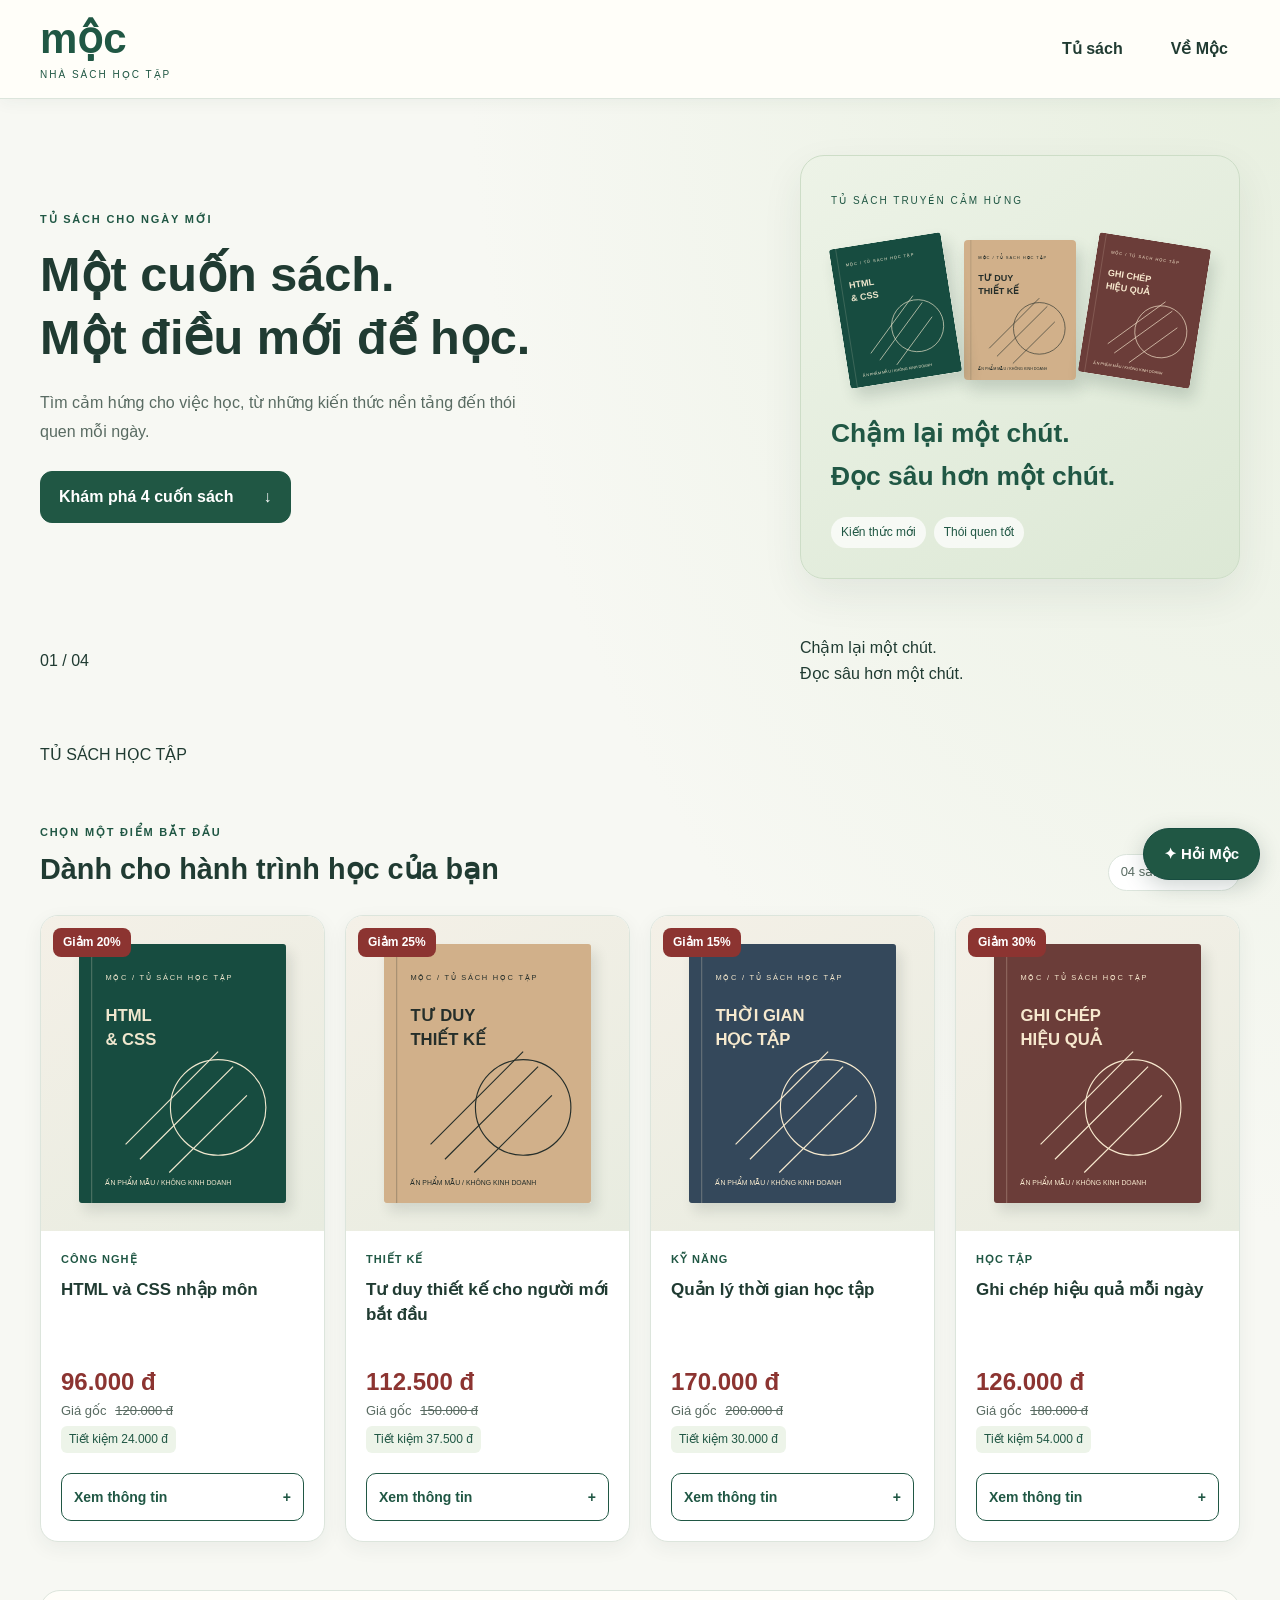
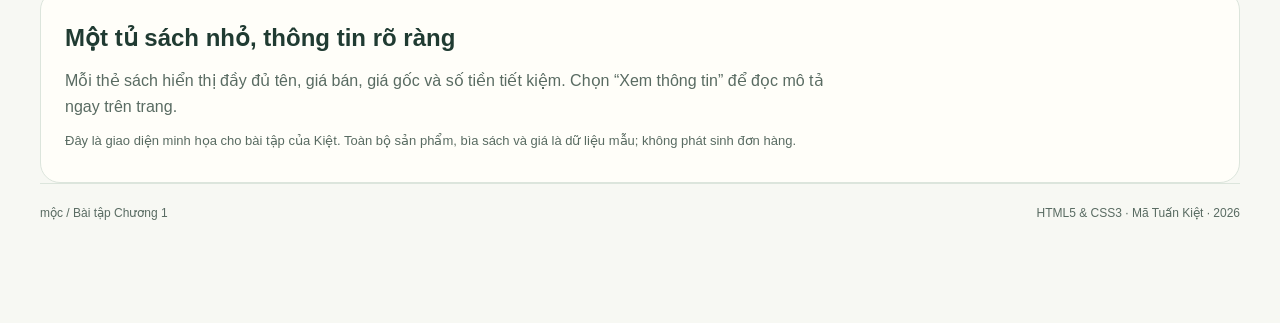
==== index.html @ 66d7a796 "Add files via upload Upload Moc bookstore project" ====
<!doctype html>
<html lang="vi">
<head>
  <meta charset="UTF-8">
  <meta name="viewport" content="width=device-width, initial-scale=1">
  <meta name="description" content="Bài tập Chương 1 của Kiệt: cải tiến thẻ sách bằng HTML5 và CSS3.">
  <title>Mộc | Tủ sách học tập</title>
  <link rel="stylesheet" href="styles.css">
</head>
<body>
  <a class="skip-link" href="#noi-dung">Chuyển đến nội dung chính</a>
  <header class="site-header">
    <div class="container header-inner">
      <a class="brand" href="#dau-trang" aria-label="Mộc, về đầu trang">mộc<span>NHÀ SÁCH HỌC TẬP</span></a>
      <nav aria-label="Điều hướng chính"><a href="#tu-sach">Tủ sách</a><a href="#gioi-thieu">Về Mộc</a></nav>
    </div>
  </header>
  <main id="noi-dung">
    <section id="dau-trang" class="hero container" aria-labelledby="tieu-de">
      <div><p class="eyebrow">TỦ SÁCH CHO NGÀY MỚI</p><h1 id="tieu-de">Một cuốn sách.<br>Một điều mới để học.</h1><p class="hero-copy">Tìm cảm hứng cho việc học, từ những kiến thức nền tảng đến thói quen mỗi ngày.</p><a class="hero-link" href="#tu-sach">Khám phá 4 cuốn sách <span aria-hidden="true">↓</span></a></div>
      <aside class="hero-note" aria-label="Gợi ý đọc sách">
  <span>TỦ SÁCH TRUYỀN CẢM HỨNG</span>

  <div class="hero-books" aria-hidden="true">
    <img src="images/html-css.svg" alt="">
    <img src="images/tu-duy.svg" alt="">
    <img src="images/ghi-chep.svg" alt="">
  </div>

  <p>Chậm lại một chút.<br>Đọc sâu hơn một chút.</p>

  <div class="hero-tags">
    <span>Kiến thức mới</span>
    <span>Thói quen tốt</span>
  </div>
</aside>
<span class="collection-no">01 / 04</span><p>Chậm lại một chút.<br>Đọc sâu hơn một chút.</p><span>TỦ SÁCH HỌC TẬP</span></aside>
    </section>
    <section id="tu-sach" class="catalog container" aria-labelledby="catalog-title">
      <div class="section-heading"><div><p class="eyebrow">CHỌN MỘT ĐIỂM BẮT ĐẦU</p><h2 id="catalog-title">Dành cho hành trình học của bạn</h2></div><p>04 sản phẩm mẫu</p></div>
      <div class="product-grid">
      <article class="product-card" aria-labelledby="html-css-title" data-original="120000" data-price="96000" data-discount="20">
        <div class="product-art"><img src="images/html-css.svg" alt="Bìa minh họa sách HTML và CSS nhập môn" width="360" height="450"><span class="discount">Giảm 20%</span></div>
        <div class="product-body">
          <p class="category">Công nghệ</p>
          <h3 id="html-css-title">HTML và CSS nhập môn</h3>
          <p class="price"><span class="sr-only">Giá bán: </span>96.000 đ</p>
          <p class="original-price">Giá gốc <del>120.000 đ</del></p>
          <p class="saving">Tiết kiệm 24.000 đ</p>
          <details class="product-info">
            <summary aria-label="Xem thông tin sách HTML và CSS nhập môn">Xem thông tin <span aria-hidden="true">+</span></summary>
            <div class="description"><p>Từ cấu trúc HTML đến bố cục CSS, dành cho người mới bắt đầu.</p><p>240 trang · Bìa mềm · Tiếng Việt.</p><p>Sản phẩm và giá giả định phục vụ bài tập.</p></div>
          </details>
        </div>
      </article>
      <article class="product-card" aria-labelledby="tu-duy-title" data-original="150000" data-price="112500" data-discount="25">
        <div class="product-art"><img src="images/tu-duy.svg" alt="Bìa minh họa sách Tư duy thiết kế cho người mới bắt đầu" width="360" height="450"><span class="discount">Giảm 25%</span></div>
        <div class="product-body">
          <p class="category">Thiết kế</p>
          <h3 id="tu-duy-title">Tư duy thiết kế cho người mới bắt đầu</h3>
          <p class="price"><span class="sr-only">Giá bán: </span>112.500 đ</p>
          <p class="original-price">Giá gốc <del>150.000 đ</del></p>
          <p class="saving">Tiết kiệm 37.500 đ</p>
          <details class="product-info">
            <summary aria-label="Xem thông tin sách Tư duy thiết kế cho người mới bắt đầu">Xem thông tin <span aria-hidden="true">+</span></summary>
            <div class="description"><p>Tìm hiểu nhu cầu người dùng và phác thảo giải pháp giao diện.</p><p>216 trang · Bìa mềm · Tiếng Việt.</p><p>Sản phẩm và giá giả định phục vụ bài tập.</p></div>
          </details>
        </div>
      </article>
      <article class="product-card" aria-labelledby="thoi-gian-title" data-original="200000" data-price="170000" data-discount="15">
        <div class="product-art"><img src="images/thoi-gian.svg" alt="Bìa minh họa sách Quản lý thời gian học tập" width="360" height="450"><span class="discount">Giảm 15%</span></div>
        <div class="product-body">
          <p class="category">Kỹ năng</p>
          <h3 id="thoi-gian-title">Quản lý thời gian học tập</h3>
          <p class="price"><span class="sr-only">Giá bán: </span>170.000 đ</p>
          <p class="original-price">Giá gốc <del>200.000 đ</del></p>
          <p class="saving">Tiết kiệm 30.000 đ</p>
          <details class="product-info">
            <summary aria-label="Xem thông tin sách Quản lý thời gian học tập">Xem thông tin <span aria-hidden="true">+</span></summary>
            <div class="description"><p>Xây dựng ưu tiên, lịch học và khoảng nghỉ phù hợp với bản thân.</p><p>192 trang · Bìa mềm · Tiếng Việt.</p><p>Sản phẩm và giá giả định phục vụ bài tập.</p></div>
          </details>
        </div>
      </article>
      <article class="product-card" aria-labelledby="ghi-chep-title" data-original="180000" data-price="126000" data-discount="30">
        <div class="product-art"><img src="images/ghi-chep.svg" alt="Bìa minh họa sách Ghi chép hiệu quả mỗi ngày" width="360" height="450"><span class="discount">Giảm 30%</span></div>
        <div class="product-body">
          <p class="category">Học tập</p>
          <h3 id="ghi-chep-title">Ghi chép hiệu quả mỗi ngày</h3>
          <p class="price"><span class="sr-only">Giá bán: </span>126.000 đ</p>
          <p class="original-price">Giá gốc <del>180.000 đ</del></p>
          <p class="saving">Tiết kiệm 54.000 đ</p>
          <details class="product-info">
            <summary aria-label="Xem thông tin sách Ghi chép hiệu quả mỗi ngày">Xem thông tin <span aria-hidden="true">+</span></summary>
            <div class="description"><p>Thực hành tổ chức ghi chú và tự đặt câu hỏi khi ôn tập.</p><p>208 trang · Bìa mềm · Tiếng Việt.</p><p>Sản phẩm và giá giả định phục vụ bài tập.</p></div>
          </details>
        </div>
      </article>
      </div>
    </section>
    <section id="gioi-thieu" class="about container" aria-labelledby="about-title"><h2 id="about-title">Một tủ sách nhỏ, thông tin rõ ràng</h2><p>Mỗi thẻ sách hiển thị đầy đủ tên, giá bán, giá gốc và số tiền tiết kiệm. Chọn “Xem thông tin” để đọc mô tả ngay trên trang.</p><p class="demo-note">Đây là giao diện minh họa cho bài tập của Kiệt. Toàn bộ sản phẩm, bìa sách và giá là dữ liệu mẫu; không phát sinh đơn hàng.</p></section>
  </main>
  <footer class="container site-footer"><p>mộc / Bài tập Chương 1</p><p>HTML5 & CSS3 · Mã Tuấn Kiệt · 2026</p></footer>
<!-- Khung tư vấn minh họa bằng HTML/CSS -->
<details class="book-chat">
  <summary class="chat-toggle">✦ Hỏi Mộc</summary>

  <div class="chat-panel">
    <div class="chat-header">
      <div class="chat-avatar" aria-hidden="true">M</div>

      <div>
        <h2>Chào bạn, mình là Mộc!</h2>
        <p>Cùng tìm một cuốn sách phù hợp nhé.</p>
      </div>
    </div>

    <div class="chat-content">
      <p class="chat-message">
        Bạn đang muốn học điều gì?
        Chọn một câu hỏi bên dưới để xem gợi ý của mình.
      </p>

      <details class="chat-faq">
        <summary>Mình mới bắt đầu học lập trình</summary>
        <p class="chat-answer">
          Bạn có thể bắt đầu với
          <strong>HTML và CSS nhập môn</strong>.
          Sách giới thiệu cấu trúc trang web và cách tạo bố cục,
          phù hợp với người mới học.
          <a href="#html-css-title">Xem cuốn sách này →</a>
        </p>
      </details>

      <details class="chat-faq">
        <summary>Mình muốn thiết kế giao diện đẹp hơn</summary>
        <p class="chat-answer">
          Mộc gợi ý
          <strong>Tư duy thiết kế cho người mới bắt đầu</strong>.
          Nội dung tập trung vào nhu cầu người dùng
          và cách phác thảo giải pháp giao diện.
          <a href="#tu-duy-title">Xem cuốn sách này →</a>
        </p>
      </details>

      <details class="chat-faq">
        <summary>Mình muốn sắp xếp thời gian học</summary>
        <p class="chat-answer">
          Bạn có thể tham khảo
          <strong>Quản lý thời gian học tập</strong>
          để tìm hiểu cách xác định ưu tiên,
          lên lịch học và bố trí thời gian nghỉ.
          <a href="#thoi-gian-title">Xem cuốn sách này →</a>
        </p>
      </details>

      <details class="chat-faq">
        <summary>Có sách nào dưới 100.000 đồng không?</summary>
        <p class="chat-answer">
          Trong bộ dữ liệu mẫu,
          <strong>HTML và CSS nhập môn</strong>
          có giá <strong>96.000 đồng</strong>.
          Bạn có thể xem thêm mô tả ngay trên thẻ sách.
          <a href="#html-css-title">Xem cuốn sách này →</a>
        </p>
      </details>

      <p class="chat-disclaimer">
        Tư vấn bằng câu trả lời mẫu · Chưa kết nối AI.
        Bấm “Hỏi Mộc” lần nữa để đóng.
      </p>
    </div>
  </div>
</details>
</body>
</html>
---- styles.css ----
/* 1. Biến giao diện và quy tắc nền */
:root { --ink: #1f302b; --muted: #54645e; --green: #174c40; --paper: #f8f7f2; --line: #d8ded8; --sale: #8c3431; }
* { box-sizing: border-box; }
html { scroll-behavior: smooth; }
body { margin: 0; color: var(--ink); background: var(--paper); font-family: Arial, Helvetica, sans-serif; line-height: 1.6; }
a { color: inherit; text-decoration: none; }
img { display: block; max-width: 100%; }
h1, h2, h3, p { margin: 0; }
.container { width: min(1200px, calc(100% - 48px)); margin-inline: auto; }
.sr-only { position: absolute; width: 1px; height: 1px; padding: 0; margin: -1px; overflow: hidden; clip: rect(0,0,0,0); white-space: nowrap; border: 0; }
:focus-visible { outline: 3px solid #9b4b1a; outline-offset: 5px; }
.skip-link { position: absolute; z-index: 2; top: -100px; left: 16px; background: white; padding: 12px; }
.skip-link:focus { top: 12px; }
section { scroll-margin-top: 24px; }

/* 2. Đầu trang và phần giới thiệu */
.site-header { background: #fff; border-bottom: 1px solid var(--line); }
.header-inner { display: flex; justify-content: space-between; align-items: center; flex-wrap: wrap; gap: 16px; padding-block: 18px; }
.brand { font-family: Georgia, serif; font-size: 42px; font-weight: bold; line-height: 1; color: var(--green); }
.brand span { display: block; margin-top: 9px; font: 10px Arial, sans-serif; letter-spacing: 2px; }
nav { display: flex; gap: 24px; }
nav a { display: inline-flex; align-items: center; min-height: 44px; font-weight: 600; }
nav a:hover { text-decoration: underline; }
.hero { display: grid; grid-template-columns: minmax(0, 1.6fr) minmax(0, 1fr); align-items: center; gap: 56px; padding-block: 56px; }
.eyebrow { font-size: 11px; font-weight: bold; letter-spacing: 1.8px; color: var(--green); }
h1 { margin-top: 14px; font: 500 clamp(2rem, 4.4vw, 3.6rem)/1.15 Georgia, serif; letter-spacing: -1px; }
.hero-copy { max-width: 490px; margin-top: 20px; color: var(--muted); }
.hero-link { display: inline-flex; align-items: center; justify-content: space-between; gap: 30px; min-height: 44px; margin-top: 24px; border-bottom: 1px solid var(--green); font-weight: bold; }
.hero-note { padding: 30px; background: #e4ebe3; border-radius: 4px; color: var(--green); }
.hero-note p { margin: 26px 0; font: 26px/1.4 Georgia, serif; }
.hero-note > span { font-size: 10px; letter-spacing: 2px; }

/* 3. Danh sách và thẻ sách */
.catalog { padding-bottom: 48px; }
.section-heading { display: flex; justify-content: space-between; align-items: end; gap: 18px; margin-bottom: 24px; }
h2 { margin-top: 8px; font: 500 28px/1.3 Georgia, serif; }
.section-heading > p { font-size: 13px; color: var(--muted); white-space: nowrap; }
.product-grid { display: grid; grid-template-columns: repeat(4, minmax(0, 1fr)); gap: 20px; align-items: start; }
.product-card { min-width: 0; border: 1px solid var(--line); border-radius: 8px; overflow: hidden; background: white; }
.product-art { position: relative; display: grid; place-items: center; padding: 28px 38px; background: #eeeae0; }
.product-art img { width: 100%; height: auto; aspect-ratio: 4 / 5; object-fit: contain; box-shadow: 5px 8px 12px #1f302b20; }
.discount { position: absolute; left: 12px; top: 12px; padding: 3px 9px; border-radius: 3px; background: #fff; color: var(--sale); font-size: 12px; font-weight: bold; }
.product-body { padding: 18px; }
.category { color: var(--muted); font-size: 11px; text-transform: uppercase; letter-spacing: 1px; }
.product-card h3 { min-height: 4.5em; margin: 8px 0 10px; font-size: 17px; line-height: 1.5; overflow-wrap: anywhere; }
.price { color: var(--sale); font-size: 24px; font-weight: 700; font-variant-numeric: tabular-nums; }
.original-price { color: var(--muted); font-size: 13px; }
.original-price del { margin-left: 5px; }
.saving { margin-top: 4px; font-size: 12px; color: var(--green); }
.product-info { margin-top: 20px; }
summary { display: flex; align-items: center; justify-content: space-between; gap: 8px; min-height: 44px; padding: 9px 12px; border: 1px solid var(--green); border-radius: 4px; color: var(--green); cursor: pointer; font-size: 14px; font-weight: bold; list-style: none; }
summary::-webkit-details-marker { display: none; }
summary:hover, details[open] summary { background: var(--green); color: white; }
details[open] summary span { transform: rotate(45deg); }
.description { padding-top: 12px; font-size: 14px; color: var(--muted); overflow-wrap: anywhere; }
.description p + p { margin-top: 8px; }

/* 4. Thông tin bổ sung và chân trang */
.about { border-top: 1px solid var(--line); padding-block: 30px; }
.about h2 { font-size: 24px; margin: 0 0 12px; }
.about p { max-width: 780px; color: var(--muted); }
.about .demo-note { margin-top: 12px; font-size: 13px; }
.site-footer { display: flex; justify-content: space-between; flex-wrap: wrap; gap: 12px; padding-block: 20px; border-top: 1px solid var(--line); font-size: 12px; color: var(--muted); }

/* 5. Các điểm ngắt responsive: máy tính, máy tính bảng, điện thoại */
@media (max-width: 1100px) {
  .product-grid { grid-template-columns: repeat(2, minmax(0, 1fr)); }
  .product-art { padding: 28px 72px; }
  .product-card h3 { min-height: 3em; }
}
@media (max-width: 700px) {
  .container { width: calc(100% - 32px); }
  .hero { grid-template-columns: 1fr; gap: 28px; padding-block: 32px; }
  .hero-note { padding: 24px; }
  .hero-note p { margin-block: 14px; font-size: 23px; }
  .section-heading { align-items: start; flex-direction: column; gap: 8px; }
  h2 { font-size: 26px; }
  .product-grid { gap: 16px; }
  .product-art { padding: 28px 36px; }
}
@media (max-width: 599px) {
  .product-grid { grid-template-columns: minmax(0, 1fr); }
  .product-art { padding: 32px max(48px, 18%); }
  .product-card h3 { min-height: 0; }
  .brand { font-size: 36px; }
  nav { gap: 16px; font-size: 14px; }
}
@media (prefers-reduced-motion: reduce) { html { scroll-behavior: auto; } }
/* 6. Chỉnh font tiếng Việt và cải thiện giao diện */

/* Màu sắc tổng thể */
:root {
  --ink: #203b32;
  --muted: #596b62;
  --green: #205744;
  --paper: #f7f8f3;
  --line: #dce5dc;
}

/* Dùng font phổ biến, không cần tải từ Internet */
body {
  font-family: Arial, Helvetica, sans-serif;
}

/* Đồng bộ font cho thương hiệu và các tiêu đề */
.brand,
h1,
h2,
h3,
.hero-note p {
  font-family: Arial, Helvetica, sans-serif;
  letter-spacing: normal;
}

/* Tiêu đề chính: tăng khoảng cách dòng để dấu rõ hơn */
h1 {
  font-size: clamp(1.9rem, 3.8vw, 3.25rem);
  font-weight: 700;
  line-height: 1.3;
}

/* Tiêu đề các khu vực */
h2 {
  font-size: clamp(1.45rem, 2.5vw, 1.8rem);
  font-weight: 700;
  line-height: 1.45;
}

/* Đầu trang */
.site-header {
  box-shadow: 0 3px 16px rgb(32 59 50 / 5%);
}

nav a:hover {
  color: var(--green);
  text-underline-offset: 6px;
}

/* Phần giới thiệu */
.hero-copy {
  font-size: 16px;
  line-height: 1.8;
}

.hero-note {
  background: #e8efe4;
  border: 1px solid #d5e1d1;
  border-radius: 20px;
}

.hero-note p {
  font-size: clamp(1.25rem, 2.3vw, 1.65rem);
  font-weight: 600;
  line-height: 1.6;
}

/* Nút chuyển đến tủ sách */
.hero-link {
  padding: 12px 18px;
  border: 1px solid var(--green);
  border-radius: 12px;
  background: var(--green);
  color: #fff;
}

.hero-link:hover {
  background: #173f32;
}

/* Thẻ sách */
.product-card {
  border-radius: 16px;
  box-shadow: 0 6px 20px rgb(32 59 50 / 6%);
}

.product-art {
  background: #f0eee5;
}

.product-body {
  padding: 20px;
}

.product-card h3 {
  font-weight: 700;
  line-height: 1.5;
}

.discount {
  padding: 5px 10px;
  border-radius: 8px;
  background: var(--sale);
  color: #fff;
}

/* Nút mở mô tả */
summary {
  min-height: 48px;
  border-radius: 10px;
}

.description {
  line-height: 1.75;
}

/* Hiệu ứng khi dùng chuột */
@media (hover: hover) {
  .product-card:hover {
    border-color: #9ab7a1;
    box-shadow: 0 10px 28px rgb(32 59 50 / 12%);
  }
}

/* Điều chỉnh riêng trên điện thoại */
@media (max-width: 599px) {
  .hero-note {
    padding: 22px;
  }

  .product-body {
    padding: 18px;
  }

  .hero-link {
    width: 100%;
  }
}
/* 7. Trang trí nhà sách và khung tư vấn Mộc */

/* Nền kem, điểm nhấn xanh nhẹ */
body {
  background:
    radial-gradient(
      ellipse at top right,
      #e7efdf 0,
      transparent 45%
    ),
    var(--paper);
}

.site-header {
  background: #fffef9;
}

nav a {
  padding-inline: 12px;
  border-radius: 999px;
}

nav a:hover {
  background: #e8efe4;
  text-decoration: none;
}

/* Bộ sách trang trí ở phần giới thiệu */
.hero-note {
  background: linear-gradient(145deg, #edf3e7, #dce8d5);
  border: 1px solid #cdddc7;
  border-radius: 24px;
  box-shadow: 0 16px 40px rgb(32 59 50 / 8%);
}

.hero-books {
  display: grid;
  grid-template-columns: repeat(3, minmax(0, 1fr));
  align-items: center;
  gap: 12px;
  padding: 28px 8px 12px;
}

.hero-books img {
  width: 100%;
  border-radius: 4px;
  box-shadow: 5px 10px 15px rgb(32 59 50 / 18%);
}

.hero-books img:first-child {
  transform: rotate(-9deg);
}

.hero-books img:last-child {
  transform: rotate(9deg);
}

.hero-note p {
  margin-block: 20px;
}

.hero-tags {
  display: flex;
  flex-wrap: wrap;
  gap: 8px;
}

.hero-tags span {
  padding: 6px 10px;
  border-radius: 999px;
  background: #ffffffb8;
  color: var(--green);
  font-size: 12px;
}

/* Điểm nhấn cho danh sách sách */
.section-heading > p {
  padding: 7px 12px;
  border: 1px solid var(--line);
  border-radius: 999px;
  background: #fff;
}

.product-card {
  border-radius: 18px;
}

.product-art {
  background: linear-gradient(150deg, #f4f0e7, #e8ece0);
}

.category {
  color: var(--green);
  font-weight: 700;
}

.saving {
  display: inline-block;
  padding: 4px 8px;
  border-radius: 6px;
  background: #edf4e9;
}

.about {
  padding-inline: 24px;
  border: 1px solid var(--line);
  border-radius: 20px;
  background: #fffef9;
}

/* Khung chat cố định ở góc dưới */
.book-chat {
  position: fixed;
  right: 20px;
  bottom: 20px;
  z-index: 20;
}

.book-chat > summary.chat-toggle {
  min-height: 52px;
  padding: 12px 20px;
  border: 1px solid #174c40;
  border-radius: 999px;
  background: var(--green);
  color: #fff;
  box-shadow: 0 6px 22px rgb(32 59 50 / 22%);
  font-family: inherit;
  font-size: 15px;
}

.book-chat > summary.chat-toggle:hover {
  background: #173f32;
}

.chat-panel {
  position: absolute;
  right: 0;
  bottom: calc(100% + 12px);
  width: min(360px, calc(100vw - 32px));
  max-height: calc(100vh - 110px);
  max-height: min(520px, calc(100dvh - 110px));
  overflow-y: auto;
  border: 1px solid #d7e2d5;
  border-radius: 20px;
  background: #f6f8f2;
  box-shadow: 0 16px 48px rgb(32 59 50 / 20%);
}

.chat-header {
  display: flex;
  align-items: center;
  gap: 12px;
  padding: 20px;
  background: var(--green);
  color: #fff;
}

.chat-avatar {
  display: grid;
  place-items: center;
  flex: 0 0 42px;
  height: 42px;
  border-radius: 50%;
  background: #e5efcf;
  color: #174c40;
  font-size: 22px;
  font-weight: 700;
}

.chat-header h2 {
  margin: 0;
  font-size: 16px;
  line-height: 1.5;
}

.chat-header p {
  margin-top: 4px;
  font-size: 12px;
}

.chat-content {
  padding: 16px;
}

.chat-message {
  padding: 12px 14px;
  border: 1px solid #dce5d7;
  border-radius: 4px 14px 14px 14px;
  background: #fff;
  font-size: 14px;
}

.chat-faq {
  margin-top: 10px;
}

/* Phạm vi riêng để không ảnh hưởng nút trên thẻ sách */
.book-chat .chat-faq > summary {
  min-height: 44px;
  padding: 10px 12px;
  border: 1px solid #ceddc9;
  border-radius: 12px;
  background: #fff;
  color: #20513e;
  font-size: 13px;
  line-height: 1.6;
}

.book-chat .chat-faq > summary:hover,
.book-chat .chat-faq[open] > summary {
  background: #e5efdf;
  color: #174c40;
}

.chat-answer {
  padding: 12px;
  color: var(--ink);
  font-size: 13px;
  line-height: 1.8;
  overflow-wrap: anywhere;
}

.chat-answer a {
  display: block;
  margin-top: 8px;
  padding-block: 8px;
  color: var(--green);
  font-weight: 700;
  text-decoration: underline;
  text-underline-offset: 3px;
}

.chat-disclaimer {
  margin-top: 16px;
  color: var(--muted);
  font-size: 11px;
  line-height: 1.7;
}

/* Để nút chat không che nội dung cuối trang */
.site-footer {
  padding-bottom: 100px;
}

@media (max-width: 599px) {
  .book-chat {
    right: 16px;
    bottom: 16px;
  }

  .chat-header {
    padding: 16px;
  }

  .about {
    padding-inline: 18px;
  }
}
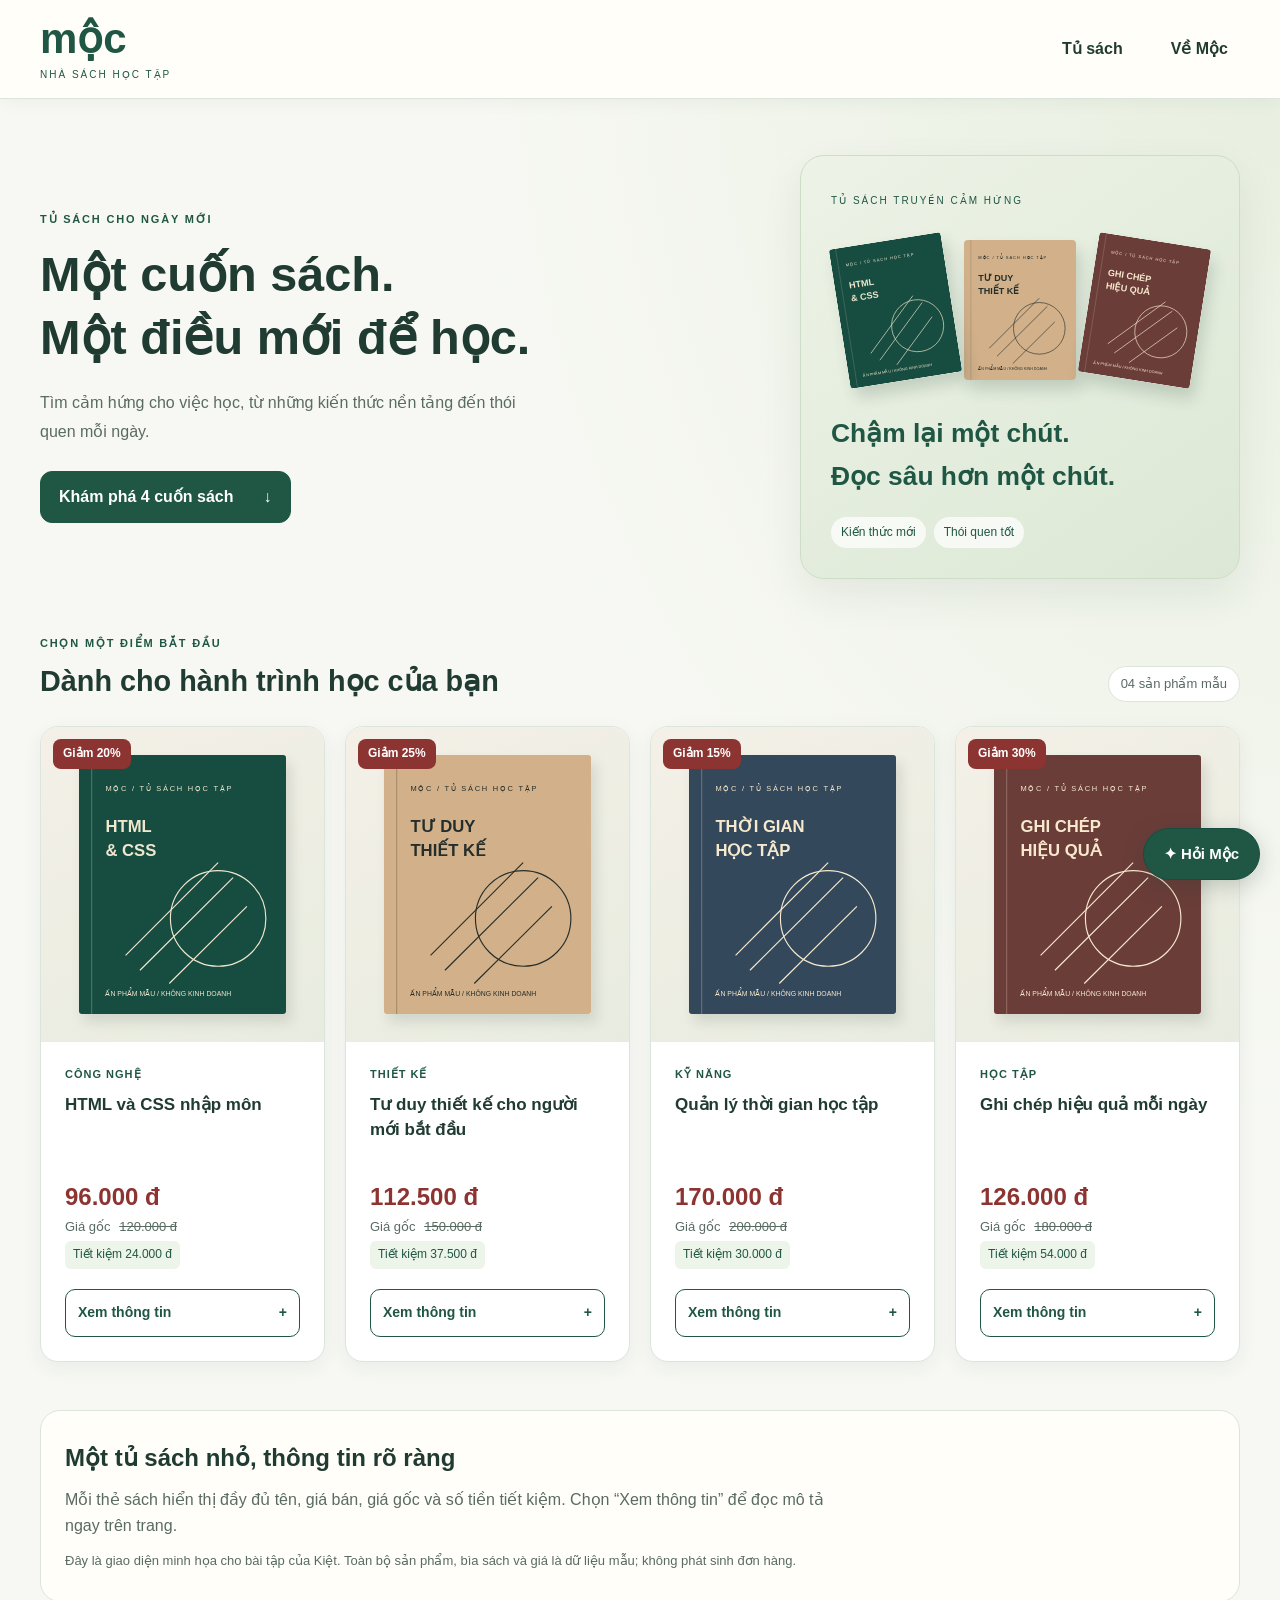
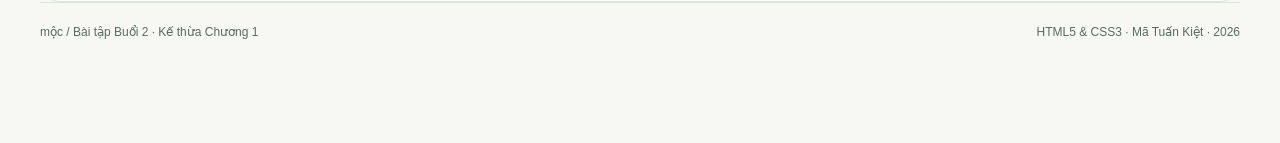
==== commit b5a2f50e: "Add files via upload" ====
--- a/index.html
+++ b/index.html
@@ -3,7 +3,7 @@
 <head>
   <meta charset="UTF-8">
   <meta name="viewport" content="width=device-width, initial-scale=1">
-  <meta name="description" content="Bài tập Chương 1 của Kiệt: cải tiến thẻ sách bằng HTML5 và CSS3.">
+  <meta name="description" content="Bài tập Buổi 2 của Kiệt, kế thừa Chương 1: thực hành HTML5 và CSS3 trên thẻ sách.">
   <title>Mộc | Tủ sách học tập</title>
   <link rel="stylesheet" href="styles.css">
 </head>
@@ -34,7 +34,7 @@
     <span>Thói quen tốt</span>
   </div>
 </aside>
-<span class="collection-no">01 / 04</span><p>Chậm lại một chút.<br>Đọc sâu hơn một chút.</p><span>TỦ SÁCH HỌC TẬP</span></aside>
+
     </section>
     <section id="tu-sach" class="catalog container" aria-labelledby="catalog-title">
       <div class="section-heading"><div><p class="eyebrow">CHỌN MỘT ĐIỂM BẮT ĐẦU</p><h2 id="catalog-title">Dành cho hành trình học của bạn</h2></div><p>04 sản phẩm mẫu</p></div>
@@ -99,7 +99,7 @@
     </section>
     <section id="gioi-thieu" class="about container" aria-labelledby="about-title"><h2 id="about-title">Một tủ sách nhỏ, thông tin rõ ràng</h2><p>Mỗi thẻ sách hiển thị đầy đủ tên, giá bán, giá gốc và số tiền tiết kiệm. Chọn “Xem thông tin” để đọc mô tả ngay trên trang.</p><p class="demo-note">Đây là giao diện minh họa cho bài tập của Kiệt. Toàn bộ sản phẩm, bìa sách và giá là dữ liệu mẫu; không phát sinh đơn hàng.</p></section>
   </main>
-  <footer class="container site-footer"><p>mộc / Bài tập Chương 1</p><p>HTML5 & CSS3 · Mã Tuấn Kiệt · 2026</p></footer>
+  <footer class="container site-footer"><p>mộc / Bài tập Buổi 2 · Kế thừa Chương 1</p><p>HTML5 & CSS3 · Mã Tuấn Kiệt · 2026</p></footer>
 <!-- Khung tư vấn minh họa bằng HTML/CSS -->
 <details class="book-chat">
   <summary class="chat-toggle">✦ Hỏi Mộc</summary>
--- a/styles.css
+++ b/styles.css
@@ -50,8 +50,8 @@
 .product-info { margin-top: 20px; }
 summary { display: flex; align-items: center; justify-content: space-between; gap: 8px; min-height: 44px; padding: 9px 12px; border: 1px solid var(--green); border-radius: 4px; color: var(--green); cursor: pointer; font-size: 14px; font-weight: bold; list-style: none; }
 summary::-webkit-details-marker { display: none; }
-summary:hover, details[open] summary { background: var(--green); color: white; }
-details[open] summary span { transform: rotate(45deg); }
+summary:hover, details[open] > summary { background: var(--green); color: white; }
+details[open] > summary span { transform: rotate(45deg); }
 .description { padding-top: 12px; font-size: 14px; color: var(--muted); overflow-wrap: anywhere; }
 .description p + p { margin-top: 8px; }
 
@@ -63,10 +63,18 @@
 .site-footer { display: flex; justify-content: space-between; flex-wrap: wrap; gap: 12px; padding-block: 20px; border-top: 1px solid var(--line); font-size: 12px; color: var(--muted); }
 
 /* 5. Các điểm ngắt responsive: máy tính, máy tính bảng, điện thoại */
+
 @media (max-width: 1100px) {
-  .product-grid { grid-template-columns: repeat(2, minmax(0, 1fr)); }
-  .product-art { padding: 28px 72px; }
-  .product-card h3 { min-height: 3em; }
+  .product-grid {
+    grid-template-columns: repeat(2, minmax(0, 1fr));
+    gap: 24px;
+  }
+  .product-art {
+    padding: 28px 72px;
+  }
+  .product-card h3 {
+    min-height: 3em;
+  }
 }
 @media (max-width: 700px) {
   .container { width: calc(100% - 32px); }
@@ -177,8 +185,9 @@
   background: #f0eee5;
 }
 
+/* Buổi 2: Box Model trên vùng thông tin thẻ; điện thoại giữ 18px. */
 .product-body {
-  padding: 20px;
+  padding: 24px;
 }
 
 .product-card h3 {
@@ -482,4 +491,26 @@
   .about {
     padding-inline: 18px;
   }
-}+}
+
+/* 8. Buổi 2: phản hồi chuột và bàn phím trên thẻ sách.
+   Giữ :focus-visible chung ở đầu tệp để đánh dấu phần tử nhận focus. */
+.product-card {
+  transition: border-color 0.2s ease, box-shadow 0.2s ease;
+}
+
+.product-info > summary {
+  transition: background-color 0.2s ease, color 0.2s ease;
+}
+
+.product-card:focus-within {
+  border-color: #9ab7a1;
+  box-shadow: 0 10px 28px rgb(32 59 50 / 12%);
+}
+
+@media (prefers-reduced-motion: reduce) {
+  .product-card,
+  .product-info > summary {
+    transition: none;
+  }
+}
